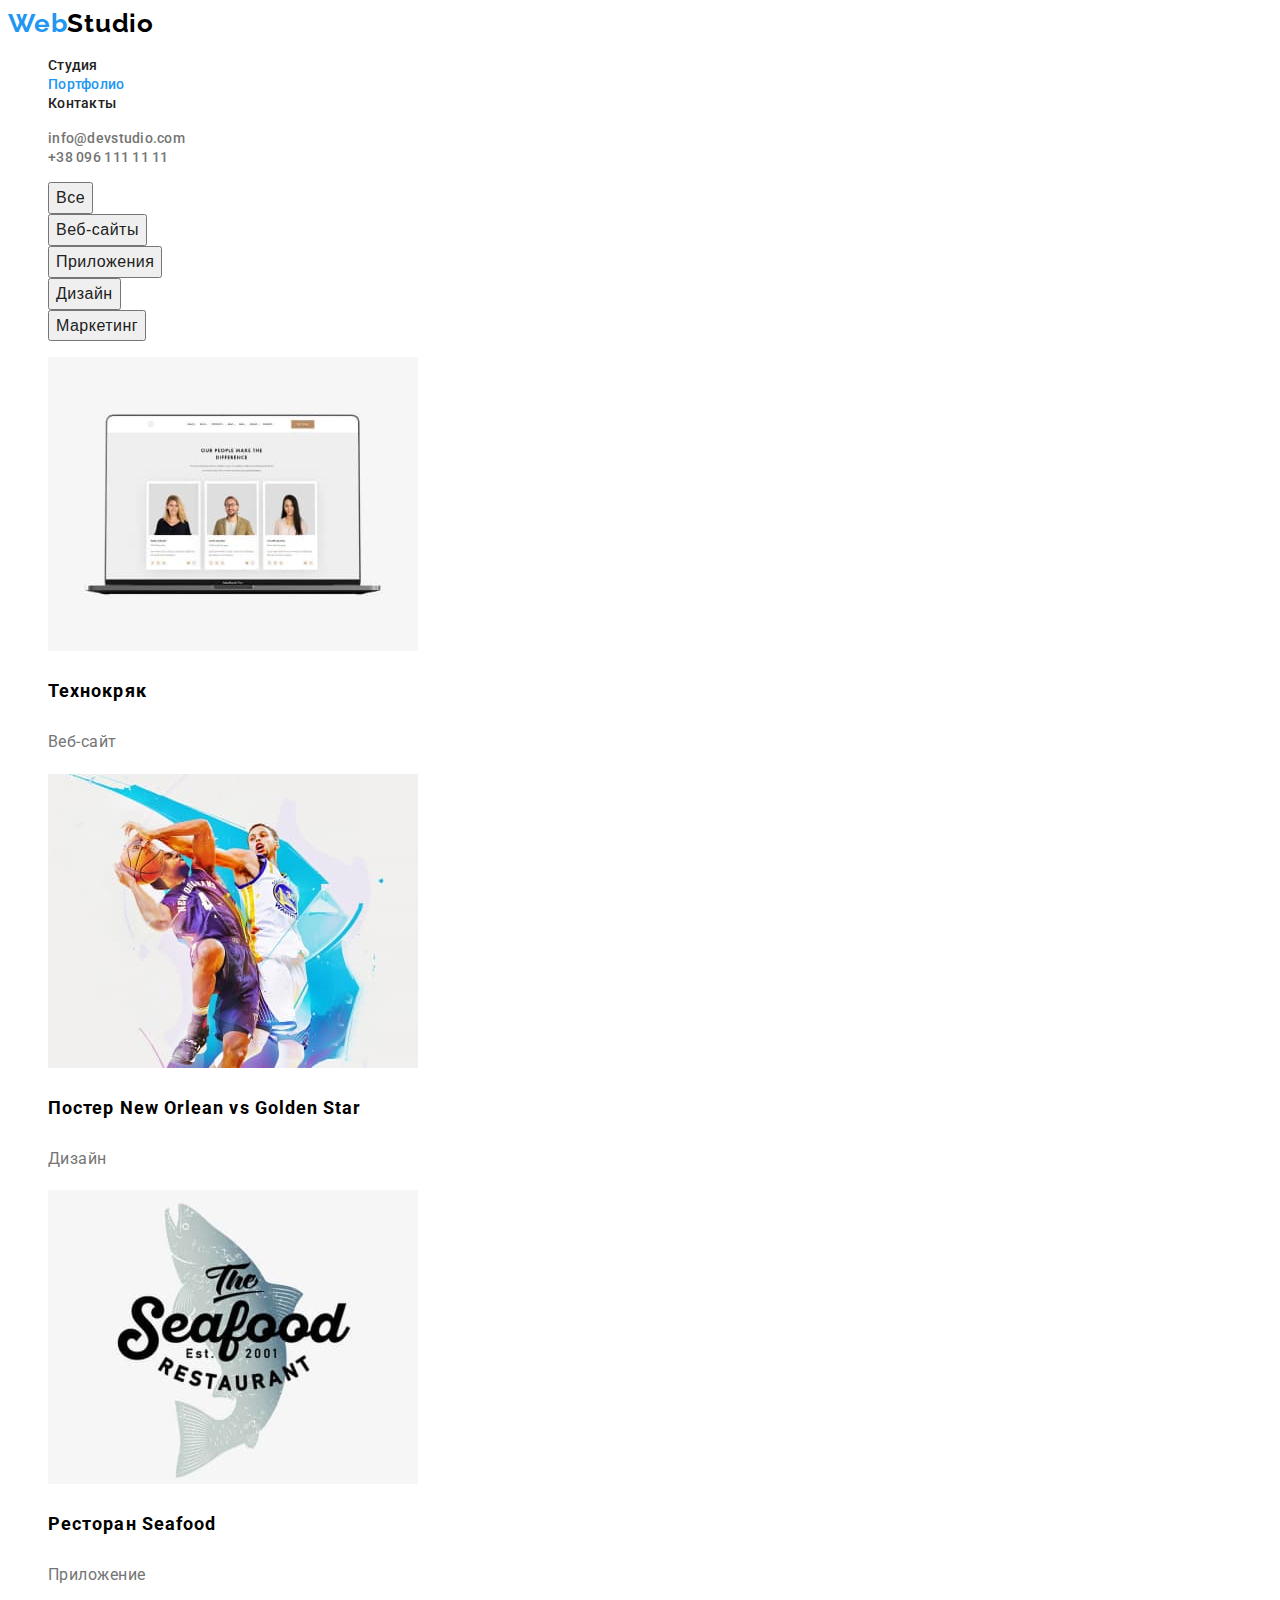
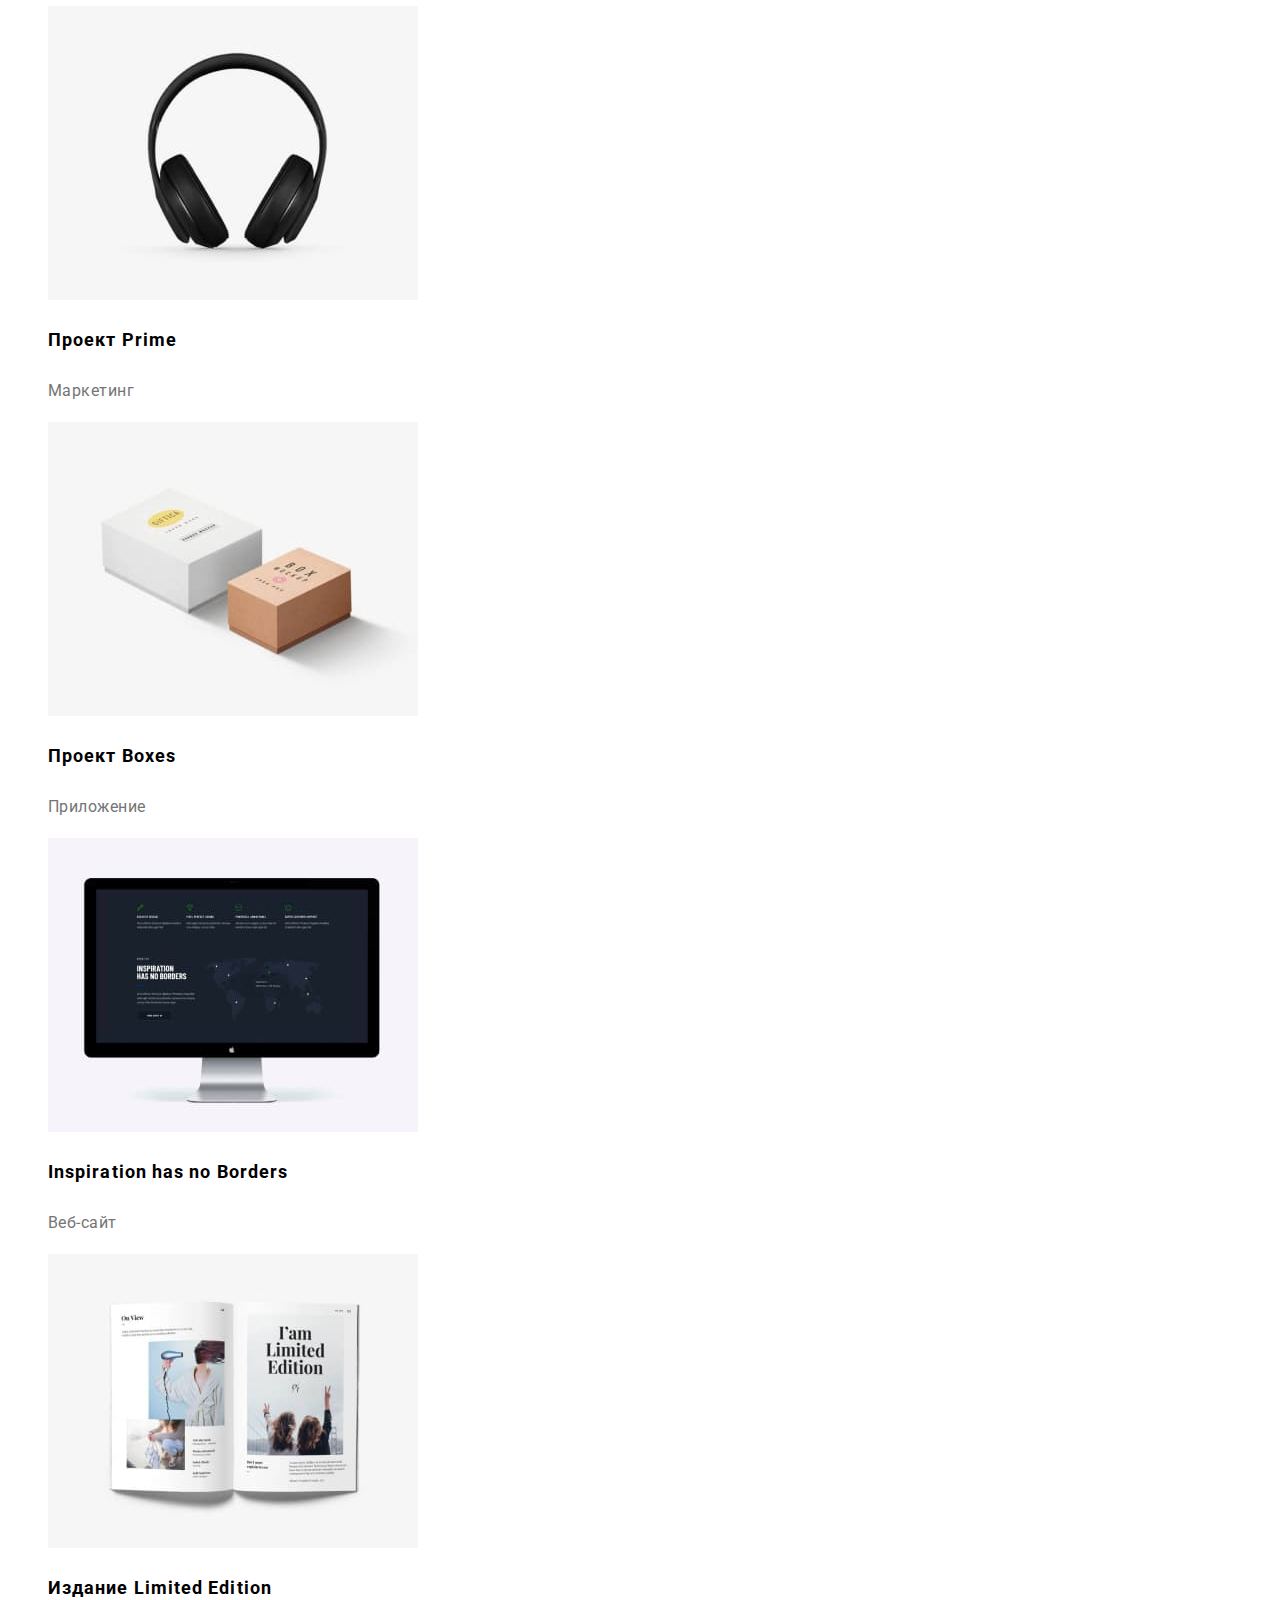
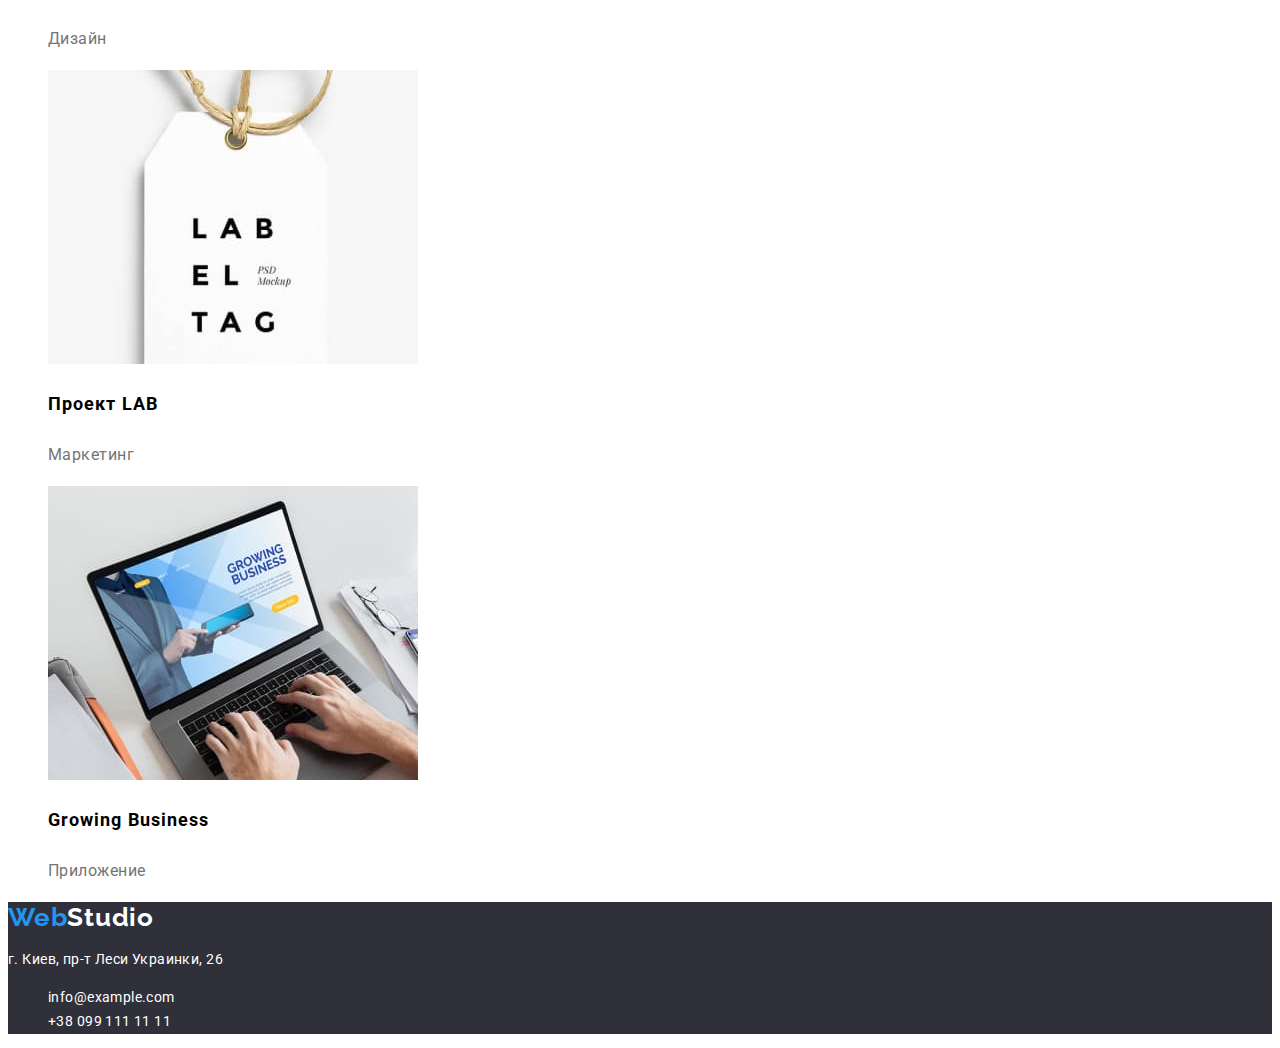
==== portfolio.html @ 84d486ff "start" ====
<!DOCTYPE html>
<html lang="ru">
  <head>
    <meta charset="UTF-8" />
    <meta http-equiv="X-UA-Compatible" content="IE=edge" />
    <meta name="viewport" content="width=device-width, initial-scale=1.0" />
    <title>Document</title>
    <link
      href="https://fonts.googleapis.com/css2?family=Montserrat:wght@400;700&family=Raleway:wght@700&family=Roboto+Serif:wght@100&family=Roboto:wght@400;500;700;900&display=swap"
      rel="stylesheet"
    />
    <link rel="stylesheet" href="./css/style.css" />
  </head>
  <body>
    <header class="header">
      <a class="header-logo" href="./index.html"><span class="accent-colour">Web</span>Studio</a>
      <nav>
        <ul class="nav">
          <li><a class="nav-link" href="./index.html">Студия</a></li>
          <li><a class="current" href="./portfolio.html">Портфолио</a></li>
          <li><a class="nav-link" href="./index.html">Контакты</a></li>
        </ul>
      </nav>
      <address>
        <ul>
          <li><a class="contact" href="mailto:info@devstudio.com">info@devstudio.com</a></li>
          <li><a class="contact" href="tel:+380961111111">+38 096 111 11 11</a></li>
        </ul>
      </address>
    </header>
    <main>
      <ul class="portfolio-nav">
        <li><button class="portfolio-nav-btn" type="button" name="Все">Все</button></li>
        <li>
          <button class="portfolio-nav-btn" type="button" name="Веб-сайты">Веб-сайты</button>
        </li>
        <li>
          <button class="portfolio-nav-btn" type="button" name="Приложения">Приложения</button>
        </li>
        <li><button class="portfolio-nav-btn" type="button" name="Дизайн">Дизайн</button></li>
        <li>
          <button class="portfolio-nav-btn" type="button" name="Маркетинг">Маркетинг</button>
        </li>
      </ul>
      <ul class="hero-img">
        <li>
          <img src="images/tehno.jpg" alt="staff" width="370" />
          <h3 class="about-portfolio">Технокряк</h3>
          <p class="about-portfolio-text">Веб-сайт</p>
        </li>
        <li>
          <img src="images/star.jpg" alt="basketball" width="370" />
          <h3 class="about-portfolio">Постер New Orlean vs Golden Star</h3>
          <p class="about-portfolio-text">Дизайн</p>
        </li>

        <li>
          <img src="images/sea.jpg" alt="restaurant" width="370" />
          <h3 class="about-portfolio">Ресторан Seafood</h3>
          <p class="about-portfolio-text">Приложение</p>
        </li>
        <li>
          <img src="images/prime.jpg" alt="headphones" width="370" />
          <h3 class="about-portfolio">Проект Prime</h3>
          <p class="about-portfolio-text">Маркетинг</p>
        </li>
        <li>
          <img src="images/boxes.jpg" alt="boxes" width="370" />
          <h3 class="about-portfolio">Проект Boxes</h3>
          <p class="about-portfolio-text">Приложение</p>
        </li>

        <li>
          <img src="images/borders.jpg" alt="monitor" width="370" />
          <h3 class="about-portfolio">Inspiration has no Borders</h3>
          <p class="about-portfolio-text">Веб-сайт</p>
        </li>
        <li>
          <img src="images/edition.jpg" alt="magazine" width="370" />
          <h3 class="about-portfolio">Издание Limited Edition</h3>
          <p class="about-portfolio-text">Дизайн</p>
        </li>
        <li>
          <img src="images/lab.jpg" alt="label" width="370" />
          <h3 class="about-portfolio">Проект LAB</h3>
          <p class="about-portfolio-text">Маркетинг</p>
        </li>

        <li>
          <img src="images/growing.jpg" alt="laptop" width="370" />
          <h3 class="about-portfolio">Growing Business</h3>
          <p class="about-portfolio-text">Приложение</p>
        </li>
      </ul>
    </main>
    <footer class="footer-contact">
      <a class="footer-logo" href="./index.html"><span class="accent-colour">Web</span>Studio</a>

      <address>
        <p class="footer-contact">г. Киев, пр-т Леси Украинки, 26</p>
        <ul>
          <li><a class="footer-contact" href="mailto:info@example.com">info@example.com</a></li>

          <li><a class="footer-contact" href="tel:+380991111111">+38 099 111 11 11</a></li>
        </ul>
      </address>
    </footer>
  </body>
</html>
---- css/style.css ----
:root {
  --whiteColour: #ffffff;
  --basic-colour: #000000;
  --secondary-colour: #212121;
  --tertiary-colour: #757575;
  --accentColour: #2196f3;
  --background-element: #f5f4fa;
}
/*--------------BODY--------------*/
body {
  background-color: var(--whiteColour);
  color: var(--basic-colour);
  font-family: 'Roboto', sans-serif;
}
.accent-colour {
  color: var(--accentColour);
}

li {
  list-style: none;
}
a {
  text-decoration: none;
}

/*----------HEADER-------*/
.header-logo {
  font-family: 'Raleway';
  font-weight: 700;
  font-size: 26px;
  line-height: 1.19;

  letter-spacing: 0.03em;
  color: var(--basic-colour);
}
.current {
  font-weight: 500;
  font-size: 14px;
  line-height: 1.14;
  letter-spacing: 0.02em;
  color: var(--accentColour);
}

.nav-link {
  font-weight: 500;
  font-size: 14px;
  line-height: 1.14;
  letter-spacing: 0.02em;

  color: var(--secondary-colour);
}
.nav-link:hover,
.nav-link:focus {
  color: var(--accentColour);
}
.contact {
  font-weight: 500;
  font-size: 14px;
  line-height: 1.14;
  letter-spacing: 0.02em;
  font-style: normal;

  color: var(--tertiary-colour);
}
.contact:hover,
.contact:focus {
  color: var(--accentColour);
}
/*-------------MAIN------------*/
.hero {
  background: #2f303a;
}
.hero-title {
  font-weight: 900;
  font-size: 44px;
  line-height: 1.36;

  text-align: center;
  letter-spacing: 0.06em;
  text-transform: uppercase;

  color: #ffffff;
}
.btn {
  font-weight: 700;
  font-size: 16px;
  line-height: 1.88;

  text-align: center;
  letter-spacing: 0.06em;

  color: var(--secondary-colour);
  background-color: var(--background-element);
  cursor: pointer;
}
.portfolio-nav-btn {
  font-style: normal;
  font-weight: 500;
  font-size: 16px;
  line-height: 1.62;

  text-align: center;
  letter-spacing: 0.03em;

  color: var(--secondary-colour);
  cursor: pointer;
}
.portfolio-nav-btn:hover,
.portfolio-nav-btn:focus {
  background-color: var(--accentColour);
  color: var(--whiteColour);
}
.btn:hover,
.btn:focus {
  background-color: var(--accentColour);
  color: var(--whiteColour);
}
.about-portfolio-text {
  font-size: 16px;
  line-height: 1.88;

  letter-spacing: 0.03em;

  color: var(--tertiary-colour);
}
.about-portfolio {
  font-size: 18px;
  line-height: 2;

  letter-spacing: 0.06em;
}
.about-main {
  font-size: 14px;
  line-height: 1.14;
  text-transform: uppercase;

  letter-spacing: 0.03em;
  color: var(--secondary-colour);
}
.about-text {
  font-size: 14px;
  line-height: 1.71;
  letter-spacing: 0.03em;
  color: var(--tertiary-colour);
}
.visual {
  font-weight: 700;
  font-size: 36px;
  line-height: 1.17;
  letter-spacing: 0.03em;
  color: var(--secondary-colour);
}
.employees {
  background: #e5e5e5;
}
.employees-name {
  font-weight: 500;
  font-size: 16px;
  line-height: 1.19;
  letter-spacing: 0.03em;
  color: var(--secondary-colour);
}
.employees-position {
  font-weight: 400;
  font-size: 16px;
  line-height: 1.19;
  letter-spacing: 0.03em;
  color: var(--tertiary-colour);
}
/*-------------FOOTER--------------*/
.footer-logo {
  font-family: 'Raleway';
  font-style: normal;
  font-weight: 700;
  font-size: 26px;
  line-height: 31px;

  letter-spacing: 0.03em;

  color: var(--whiteColour);
}
.footer-contact {
  font-style: normal;
  font-weight: 400;
  font-size: 14px;
  line-height: 1.71;

  letter-spacing: 0.03em;

  color: #ffffff;
  background: #2f303a;
}
.footer-contact:hover,
.footer-contact:focus {
  color: var(--accentColour);
}

/*-------------portfolio----------*/
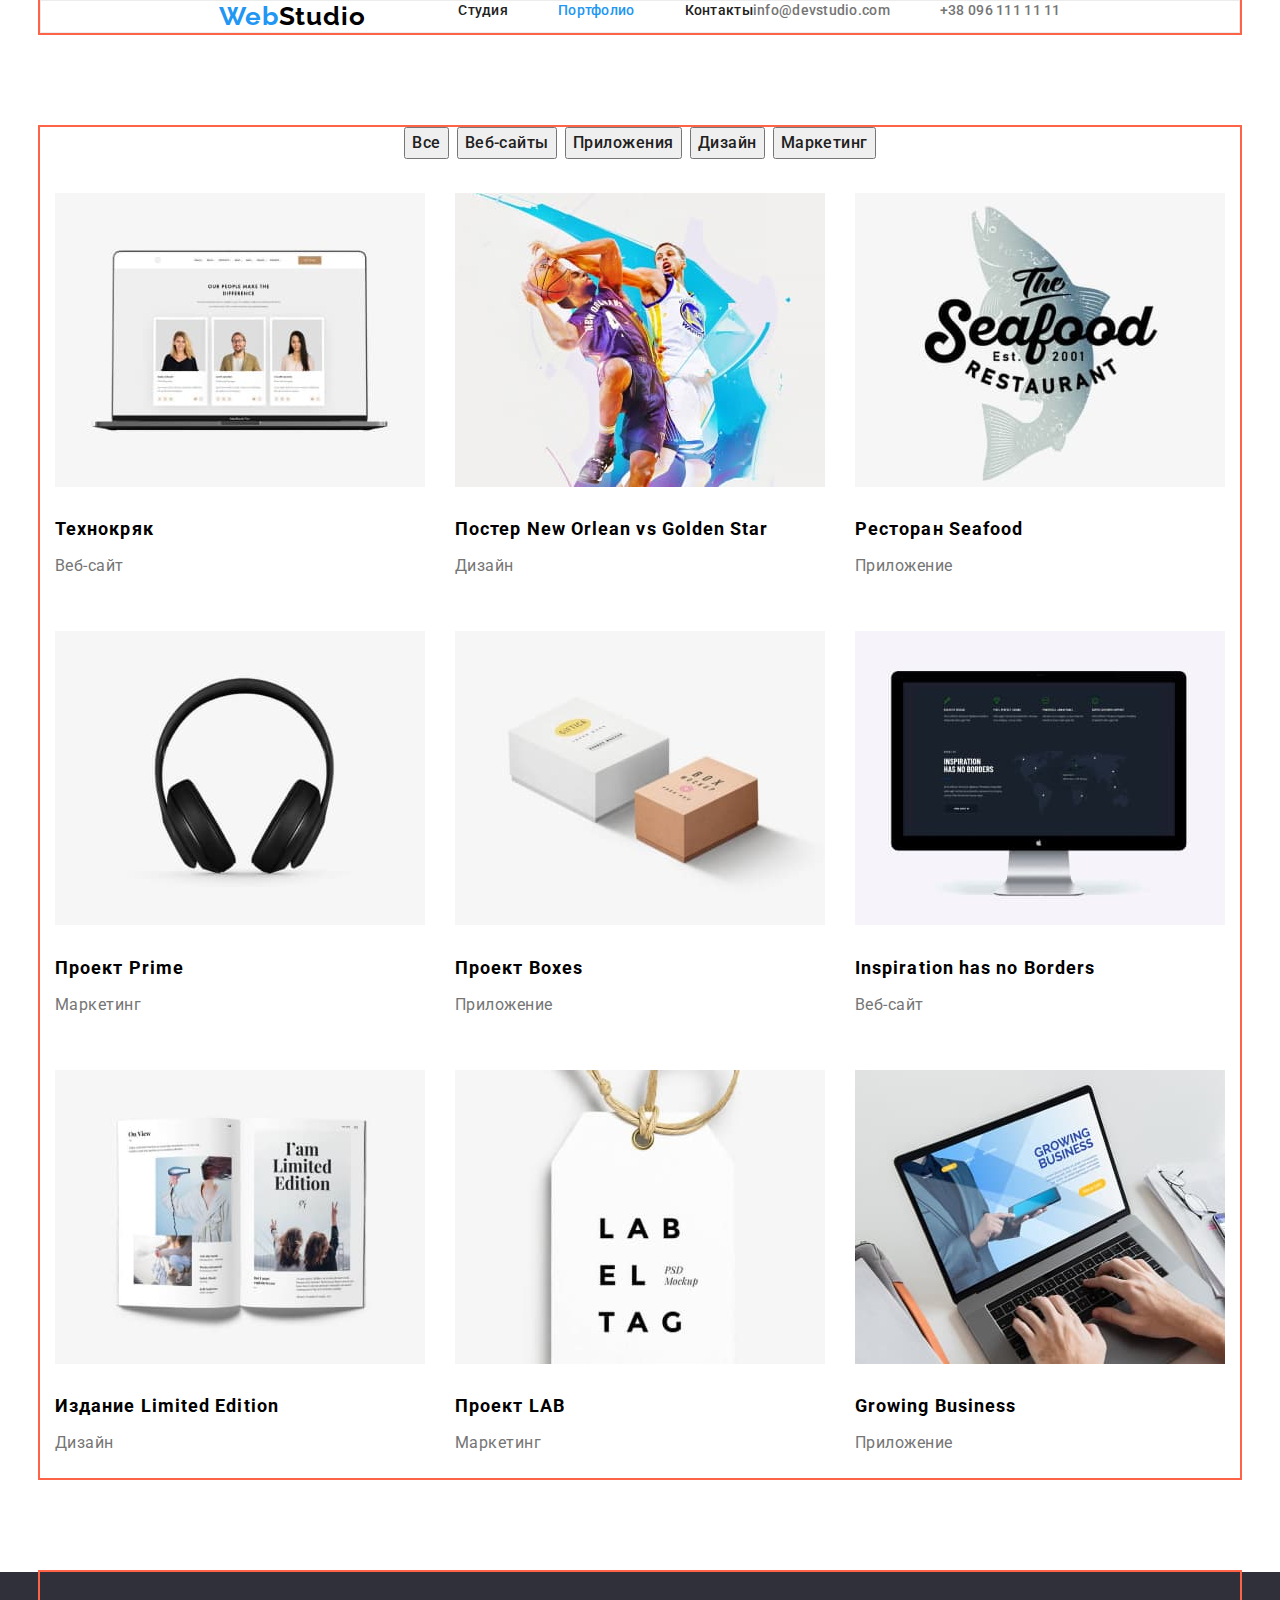
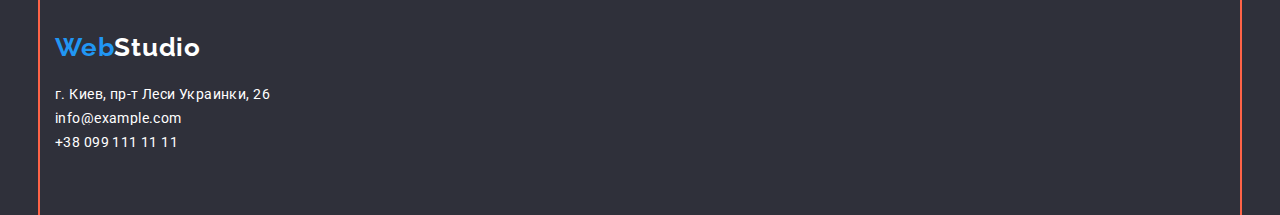
==== commit 9a707f04: "go" ====
--- a/portfolio.html
+++ b/portfolio.html
@@ -9,101 +9,149 @@
       href="https://fonts.googleapis.com/css2?family=Montserrat:wght@400;700&family=Raleway:wght@700&family=Roboto+Serif:wght@100&family=Roboto:wght@400;500;700;900&display=swap"
       rel="stylesheet"
     />
+    <link
+      rel="stylesheet"
+      href="https://cdnjs.cloudflare.com/ajax/libs/modern-normalize/1.1.0/modern-normalize.min.css"
+    />
     <link rel="stylesheet" href="./css/style.css" />
   </head>
   <body>
     <header class="header">
-      <a class="header-logo" href="./index.html"><span class="accent-colour">Web</span>Studio</a>
-      <nav>
-        <ul class="nav">
-          <li><a class="nav-link" href="./index.html">Студия</a></li>
-          <li><a class="current" href="./portfolio.html">Портфолио</a></li>
-          <li><a class="nav-link" href="./index.html">Контакты</a></li>
-        </ul>
-      </nav>
-      <address>
-        <ul>
-          <li><a class="contact" href="mailto:info@devstudio.com">info@devstudio.com</a></li>
-          <li><a class="contact" href="tel:+380961111111">+38 096 111 11 11</a></li>
-        </ul>
-      </address>
+      <div class="container head">
+        <a class="header-logo" href="./index.html"
+          ><span class="accent-colour">Web</span>Studio</a
+        >
+        <nav>
+          <ul class="list-item">
+            <li class="itemH">
+              <a class="nav-link" href="./index.html">Студия</a>
+            </li>
+            <li class="itemH">
+              <a class="current" href="./portfolio.html">Портфолио</a>
+            </li>
+            <li class="itemH">
+              <a class="nav-link" href="./index.html">Контакты</a>
+            </li>
+          </ul>
+        </nav>
+        <address>
+          <ul class="address-head">
+            <li class="address-list right">
+              <a class="contact" href="mailto:info@devstudio.com"
+                >info@devstudio.com</a
+              >
+            </li>
+            <li class="address-list">
+              <a class="contact" href="tel:+380961111111">+38 096 111 11 11</a>
+            </li>
+          </ul>
+        </address>
+      </div>
     </header>
     <main>
-      <ul class="portfolio-nav">
-        <li><button class="portfolio-nav-btn" type="button" name="Все">Все</button></li>
-        <li>
-          <button class="portfolio-nav-btn" type="button" name="Веб-сайты">Веб-сайты</button>
-        </li>
-        <li>
-          <button class="portfolio-nav-btn" type="button" name="Приложения">Приложения</button>
-        </li>
-        <li><button class="portfolio-nav-btn" type="button" name="Дизайн">Дизайн</button></li>
-        <li>
-          <button class="portfolio-nav-btn" type="button" name="Маркетинг">Маркетинг</button>
-        </li>
-      </ul>
-      <ul class="hero-img">
-        <li>
-          <img src="images/tehno.jpg" alt="staff" width="370" />
-          <h3 class="about-portfolio">Технокряк</h3>
-          <p class="about-portfolio-text">Веб-сайт</p>
-        </li>
-        <li>
-          <img src="images/star.jpg" alt="basketball" width="370" />
-          <h3 class="about-portfolio">Постер New Orlean vs Golden Star</h3>
-          <p class="about-portfolio-text">Дизайн</p>
-        </li>
+      <div class="container portfolio">
+        <ul class="portfolio-nav">
+          <li class="port-nav">
+            <button class="portfolio-nav-btn" type="button" name="Все">
+              Все
+            </button>
+          </li>
+          <li class="port-nav">
+            <button class="portfolio-nav-btn" type="button" name="Веб-сайты">
+              Веб-сайты
+            </button>
+          </li>
+          <li class="port-nav">
+            <button class="portfolio-nav-btn" type="button" name="Приложения">
+              Приложения
+            </button>
+          </li>
+          <li class="port-nav">
+            <button class="portfolio-nav-btn" type="button" name="Дизайн">
+              Дизайн
+            </button>
+          </li>
+          <li>
+            <button class="portfolio-nav-btn" type="button" name="Маркетинг">
+              Маркетинг
+            </button>
+          </li>
+        </ul>
+        <ul class="hero-img">
+          <li class="itemIMG">
+            <img src="images/tehno.jpg" alt="staff" width="370" />
+            <h3 class="about-portfolio">Технокряк</h3>
+            <p class="about-portfolio-text">Веб-сайт</p>
+          </li>
+          <li class="itemIMG">
+            <img src="images/star.jpg" alt="basketball" width="370" />
+            <h3 class="about-portfolio">Постер New Orlean vs Golden Star</h3>
+            <p class="about-portfolio-text">Дизайн</p>
+          </li>
 
-        <li>
-          <img src="images/sea.jpg" alt="restaurant" width="370" />
-          <h3 class="about-portfolio">Ресторан Seafood</h3>
-          <p class="about-portfolio-text">Приложение</p>
-        </li>
-        <li>
-          <img src="images/prime.jpg" alt="headphones" width="370" />
-          <h3 class="about-portfolio">Проект Prime</h3>
-          <p class="about-portfolio-text">Маркетинг</p>
-        </li>
-        <li>
-          <img src="images/boxes.jpg" alt="boxes" width="370" />
-          <h3 class="about-portfolio">Проект Boxes</h3>
-          <p class="about-portfolio-text">Приложение</p>
-        </li>
+          <li class="itemIMG">
+            <img src="images/sea.jpg" alt="restaurant" width="370" />
+            <h3 class="about-portfolio">Ресторан Seafood</h3>
+            <p class="about-portfolio-text">Приложение</p>
+          </li>
+          <li class="itemIMG">
+            <img src="images/prime.jpg" alt="headphones" width="370" />
+            <h3 class="about-portfolio">Проект Prime</h3>
+            <p class="about-portfolio-text">Маркетинг</p>
+          </li>
+          <li class="itemIMG">
+            <img src="images/boxes.jpg" alt="boxes" width="370" />
+            <h3 class="about-portfolio">Проект Boxes</h3>
+            <p class="about-portfolio-text">Приложение</p>
+          </li>
 
-        <li>
-          <img src="images/borders.jpg" alt="monitor" width="370" />
-          <h3 class="about-portfolio">Inspiration has no Borders</h3>
-          <p class="about-portfolio-text">Веб-сайт</p>
-        </li>
-        <li>
-          <img src="images/edition.jpg" alt="magazine" width="370" />
-          <h3 class="about-portfolio">Издание Limited Edition</h3>
-          <p class="about-portfolio-text">Дизайн</p>
-        </li>
-        <li>
-          <img src="images/lab.jpg" alt="label" width="370" />
-          <h3 class="about-portfolio">Проект LAB</h3>
-          <p class="about-portfolio-text">Маркетинг</p>
-        </li>
+          <li class="itemIMG">
+            <img src="images/borders.jpg" alt="monitor" width="370" />
+            <h3 class="about-portfolio">Inspiration has no Borders</h3>
+            <p class="about-portfolio-text">Веб-сайт</p>
+          </li>
+          <li class="itemIMG">
+            <img src="images/edition.jpg" alt="magazine" width="370" />
+            <h3 class="about-portfolio">Издание Limited Edition</h3>
+            <p class="about-portfolio-text">Дизайн</p>
+          </li>
+          <li class="itemIMG">
+            <img src="images/lab.jpg" alt="label" width="370" />
+            <h3 class="about-portfolio">Проект LAB</h3>
+            <p class="about-portfolio-text">Маркетинг</p>
+          </li>
 
-        <li>
-          <img src="images/growing.jpg" alt="laptop" width="370" />
-          <h3 class="about-portfolio">Growing Business</h3>
-          <p class="about-portfolio-text">Приложение</p>
-        </li>
-      </ul>
+          <li class="itemIMG">
+            <img src="images/growing.jpg" alt="laptop" width="370" />
+            <h3 class="about-portfolio">Growing Business</h3>
+            <p class="about-portfolio-text">Приложение</p>
+          </li>
+        </ul>
+      </div>
     </main>
     <footer class="footer-contact">
-      <a class="footer-logo" href="./index.html"><span class="accent-colour">Web</span>Studio</a>
+      <div class="container">
+        <a class="footer-logo" href="./index.html"
+          ><span class="accent-colour">Web</span>Studio</a
+        >
 
-      <address>
-        <p class="footer-contact">г. Киев, пр-т Леси Украинки, 26</p>
-        <ul>
-          <li><a class="footer-contact" href="mailto:info@example.com">info@example.com</a></li>
+        <address>
+          <p class="footer-contact">г. Киев, пр-т Леси Украинки, 26</p>
+          <ul class="address-footer">
+            <li>
+              <a class="footer-contact" href="mailto:info@example.com"
+                >info@example.com</a
+              >
+            </li>
 
-          <li><a class="footer-contact" href="tel:+380991111111">+38 099 111 11 11</a></li>
-        </ul>
-      </address>
+            <li>
+              <a class="footer-contact" href="tel:+380991111111"
+                >+38 099 111 11 11</a
+              >
+            </li>
+          </ul>
+        </address>
+      </div>
     </footer>
   </body>
 </html>
--- a/css/style.css
+++ b/css/style.css
@@ -6,26 +6,61 @@
   --accentColour: #2196f3;
   --background-element: #f5f4fa;
 }
+
 /*--------------BODY--------------*/
+h1,
+h2,
+h3,
+h4,
+p {
+  margin: 0 0 0 0;
+}
 body {
   background-color: var(--whiteColour);
   color: var(--basic-colour);
-  font-family: 'Roboto', sans-serif;
+  font-family: "Roboto", sans-serif;
+}
+.container {
+  width: 1200px;
+  margin: 0 auto;
+  padding: 0 15px;
+  outline: 2px solid tomato;
 }
 .accent-colour {
   color: var(--accentColour);
 }
-
 li {
+  margin: 0;
+  padding: 0;
   list-style: none;
 }
+
+ul {
+  margin: 0;
+  padding-left: 0px;
+  list-style: none;
+}
+
 a {
   text-decoration: none;
 }
 
 /*----------HEADER-------*/
+.container.head {
+  display: flex;
+  justify-content: center;
+  align-content: center;
+}
+.head {
+  display: flex;
+  text-align: center;
+  border: 1px solid #ececec;
+}
 .header-logo {
-  font-family: 'Raleway';
+  display: flex;
+  /*width: 145px;*/
+  margin-right: 93px;
+  font-family: "Raleway";
   font-weight: 700;
   font-size: 26px;
   line-height: 1.19;
@@ -33,6 +68,16 @@
   letter-spacing: 0.03em;
   color: var(--basic-colour);
 }
+.address-head {
+  display: flex;
+}
+.address-list:first-child {
+  margin-right: 50px;
+}
+.address-list:not(:last-child) {
+  margin-right: 50px;
+}
+
 .current {
   font-weight: 500;
   font-size: 14px;
@@ -54,6 +99,7 @@
   color: var(--accentColour);
 }
 .contact {
+  padding: 0px;
   font-weight: 500;
   font-size: 14px;
   line-height: 1.14;
@@ -69,8 +115,15 @@
 /*-------------MAIN------------*/
 .hero {
   background: #2f303a;
+  text-align: center;
 }
 .hero-title {
+  margin: 0 auto 30;
+
+  width: 696px;
+  height: 120px;
+  padding: 0;
+  margin: 0 auto;
   font-weight: 900;
   font-size: 44px;
   line-height: 1.36;
@@ -81,7 +134,32 @@
 
   color: #ffffff;
 }
+.ourbusiness {
+  padding-top: 94px;
+  padding-bottom: 94px;
+}
+
+.about-section {
+  display: flex;
+}
+
+.about {
+  padding-top: 94px;
+  padding-bottom: 94px;
+}
+.about p {
+  padding-top: 10px;
+}
+.cont:not(:last-child) {
+  margin-right: 30px;
+}
+.cont {
+  display: inline-block;
+  outline: 2px tomato;
+}
 .btn {
+  display: inline-block;
+  min-width: 200;
   font-weight: 700;
   font-size: 16px;
   line-height: 1.88;
@@ -92,6 +170,168 @@
   color: var(--secondary-colour);
   background-color: var(--background-element);
   cursor: pointer;
+  text-align: center;
+  padding: 10px 32px;
+  border-radius: 4px;
+  border: 0;
+  margin-top: 30px;
+}
+
+.btn:hover,
+.btn:focus {
+  background-color: var(--accentColour);
+  color: var(--whiteColour);
+}
+.about-portfolio-text {
+  font-size: 16px;
+  line-height: 1.88;
+
+  letter-spacing: 0.03em;
+
+  color: var(--tertiary-colour);
+}
+.about-portfolio {
+  font-size: 18px;
+  line-height: 2;
+
+  letter-spacing: 0.06em;
+}
+.about-main {
+  font-size: 14px;
+  line-height: 1.14;
+  text-transform: uppercase;
+
+  letter-spacing: 0.03em;
+  color: var(--secondary-colour);
+}
+.about-text {
+  font-size: 14px;
+  line-height: 1.71;
+  letter-spacing: 0.03em;
+  color: var(--tertiary-colour);
+}
+.itemIMG:not(:nth-last-child(-n + 3)) {
+  padding-bottom: 30px;
+}
+.itemIMG:not(:nth-child(3n)) {
+  margin-right: 30px;
+}
+.itemH:not(:last-child) {
+  margin-right: 50px;
+}
+.list-item {
+  display: flex;
+}
+.item:not(:last-child) {
+  margin-right: 30px;
+}
+
+.ourbusiness ul {
+  margin-top: 50px;
+}
+.employees ul {
+  margin-top: 50px;
+}
+.visual {
+  display: flex;
+  justify-content: center;
+  font-weight: 700;
+  font-size: 36px;
+  line-height: 1.17;
+  letter-spacing: 0.03em;
+  color: var(--secondary-colour);
+}
+.employees .container {
+  padding-top: 94px;
+  padding-bottom: 94px;
+}
+.employees {
+  background: #e5e5e5;
+}
+.employees-name {
+  margin-top: 30px;
+  font-weight: 500;
+  font-size: 16px;
+  line-height: 1.19;
+  letter-spacing: 0.03em;
+  color: var(--secondary-colour);
+}
+.employees-position {
+  font-weight: 400;
+  font-size: 16px;
+  line-height: 1.19;
+  letter-spacing: 0.03em;
+  color: var(--tertiary-colour);
+  margin-top: 10px;
+}
+/*-------------FOOTER--------------*/
+
+.footer-logo {
+  display: inline-block;
+  font-family: "Raleway";
+  font-style: normal;
+  font-weight: 700;
+  font-size: 26px;
+  line-height: 31px;
+
+  letter-spacing: 0.03em;
+
+  color: var(--whiteColour);
+  padding-bottom: 20px;
+}
+
+.footer-contact .container {
+  padding-top: 60px;
+  padding-bottom: 60px;
+}
+.footer-contact {
+  font-style: normal;
+  font-weight: 400;
+  font-size: 14px;
+  line-height: 1.71;
+
+  letter-spacing: 0.03em;
+
+  color: #ffffff;
+  background: #2f303a;
+}
+
+address a {
+  padding-top: 9px;
+}
+.footer-contact:hover,
+.footer-contact:focus {
+  color: var(--accentColour);
+}
+
+/*-------------portfolio----------*/
+.hero-img {
+  display: flex;
+  flex-wrap: wrap;
+}
+.hero-img img {
+  display: inline-block;
+  margin-bottom: 20px;
+}
+.hero-img h3 {
+  margin-bottom: 4px;
+}
+.hero-img p {
+  margin-bottom: 20px;
+}
+.portfolio {
+  margin-top: 94px;
+  margin-bottom: 94px;
+}
+.port-nav:not(:last-child) {
+  margin-right: 8px;
+}
+.portfolio-nav {
+  display: flex;
+  justify-content: center;
+}
+.container.portfolio ul {
+  margin-bottom: 34px;
 }
 .portfolio-nav-btn {
   font-style: normal;
@@ -110,89 +350,3 @@
   background-color: var(--accentColour);
   color: var(--whiteColour);
 }
-.btn:hover,
-.btn:focus {
-  background-color: var(--accentColour);
-  color: var(--whiteColour);
-}
-.about-portfolio-text {
-  font-size: 16px;
-  line-height: 1.88;
-
-  letter-spacing: 0.03em;
-
-  color: var(--tertiary-colour);
-}
-.about-portfolio {
-  font-size: 18px;
-  line-height: 2;
-
-  letter-spacing: 0.06em;
-}
-.about-main {
-  font-size: 14px;
-  line-height: 1.14;
-  text-transform: uppercase;
-
-  letter-spacing: 0.03em;
-  color: var(--secondary-colour);
-}
-.about-text {
-  font-size: 14px;
-  line-height: 1.71;
-  letter-spacing: 0.03em;
-  color: var(--tertiary-colour);
-}
-.visual {
-  font-weight: 700;
-  font-size: 36px;
-  line-height: 1.17;
-  letter-spacing: 0.03em;
-  color: var(--secondary-colour);
-}
-.employees {
-  background: #e5e5e5;
-}
-.employees-name {
-  font-weight: 500;
-  font-size: 16px;
-  line-height: 1.19;
-  letter-spacing: 0.03em;
-  color: var(--secondary-colour);
-}
-.employees-position {
-  font-weight: 400;
-  font-size: 16px;
-  line-height: 1.19;
-  letter-spacing: 0.03em;
-  color: var(--tertiary-colour);
-}
-/*-------------FOOTER--------------*/
-.footer-logo {
-  font-family: 'Raleway';
-  font-style: normal;
-  font-weight: 700;
-  font-size: 26px;
-  line-height: 31px;
-
-  letter-spacing: 0.03em;
-
-  color: var(--whiteColour);
-}
-.footer-contact {
-  font-style: normal;
-  font-weight: 400;
-  font-size: 14px;
-  line-height: 1.71;
-
-  letter-spacing: 0.03em;
-
-  color: #ffffff;
-  background: #2f303a;
-}
-.footer-contact:hover,
-.footer-contact:focus {
-  color: var(--accentColour);
-}
-
-/*-------------portfolio----------*/
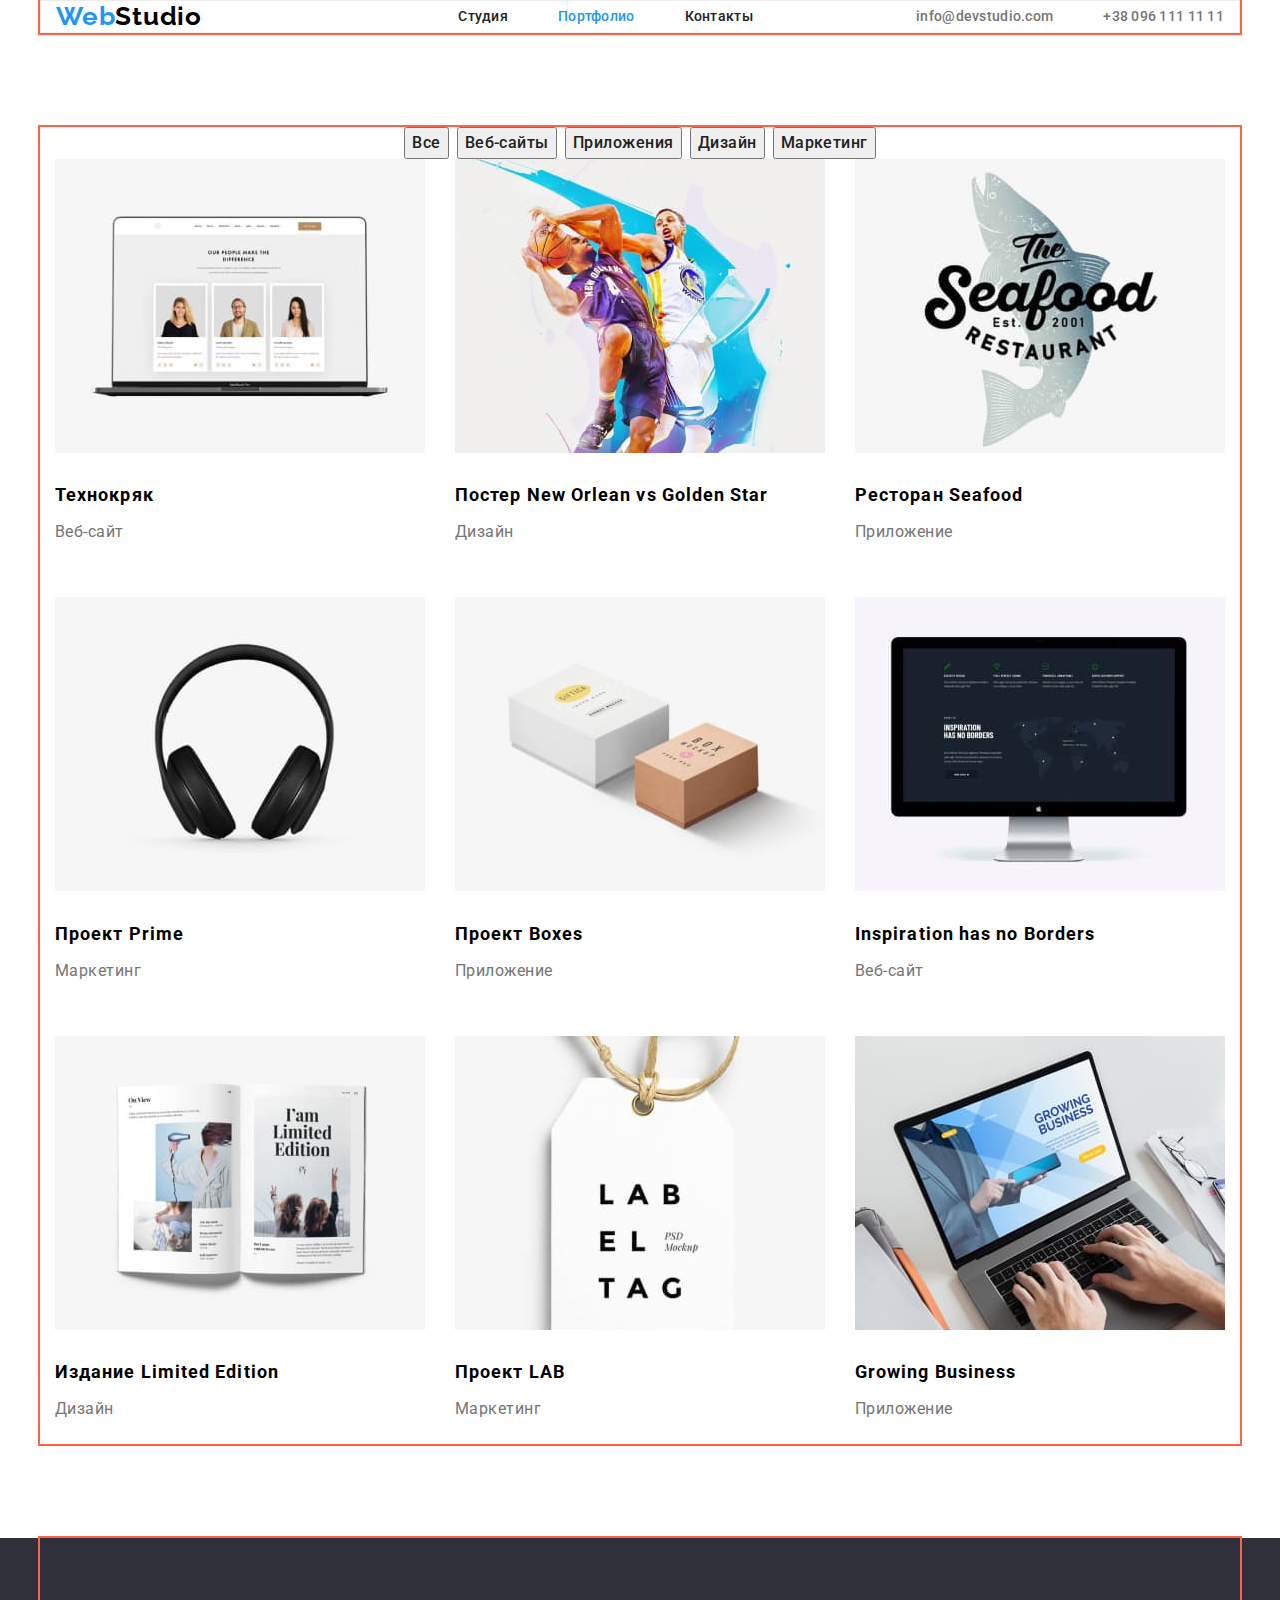
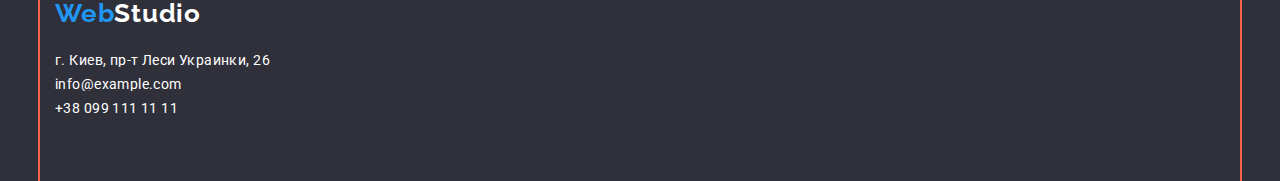
==== commit 7051b4c4: "againe" ====
--- a/portfolio.html
+++ b/portfolio.html
@@ -48,8 +48,8 @@
         </address>
       </div>
     </header>
-    <main>
-      <div class="container portfolio">
+    <main class="portfolio">
+      <div class="container">
         <ul class="portfolio-nav">
           <li class="port-nav">
             <button class="portfolio-nav-btn" type="button" name="Все">
--- a/css/style.css
+++ b/css/style.css
@@ -48,8 +48,8 @@
 /*----------HEADER-------*/
 .container.head {
   display: flex;
-  justify-content: center;
-  align-content: center;
+  justify-content: space-between;
+  align-items: center;
 }
 .head {
   display: flex;
@@ -320,8 +320,8 @@
   margin-bottom: 20px;
 }
 .portfolio {
-  margin-top: 94px;
-  margin-bottom: 94px;
+  padding-top: 94px;
+  padding-bottom: 94px;
 }
 .port-nav:not(:last-child) {
   margin-right: 8px;
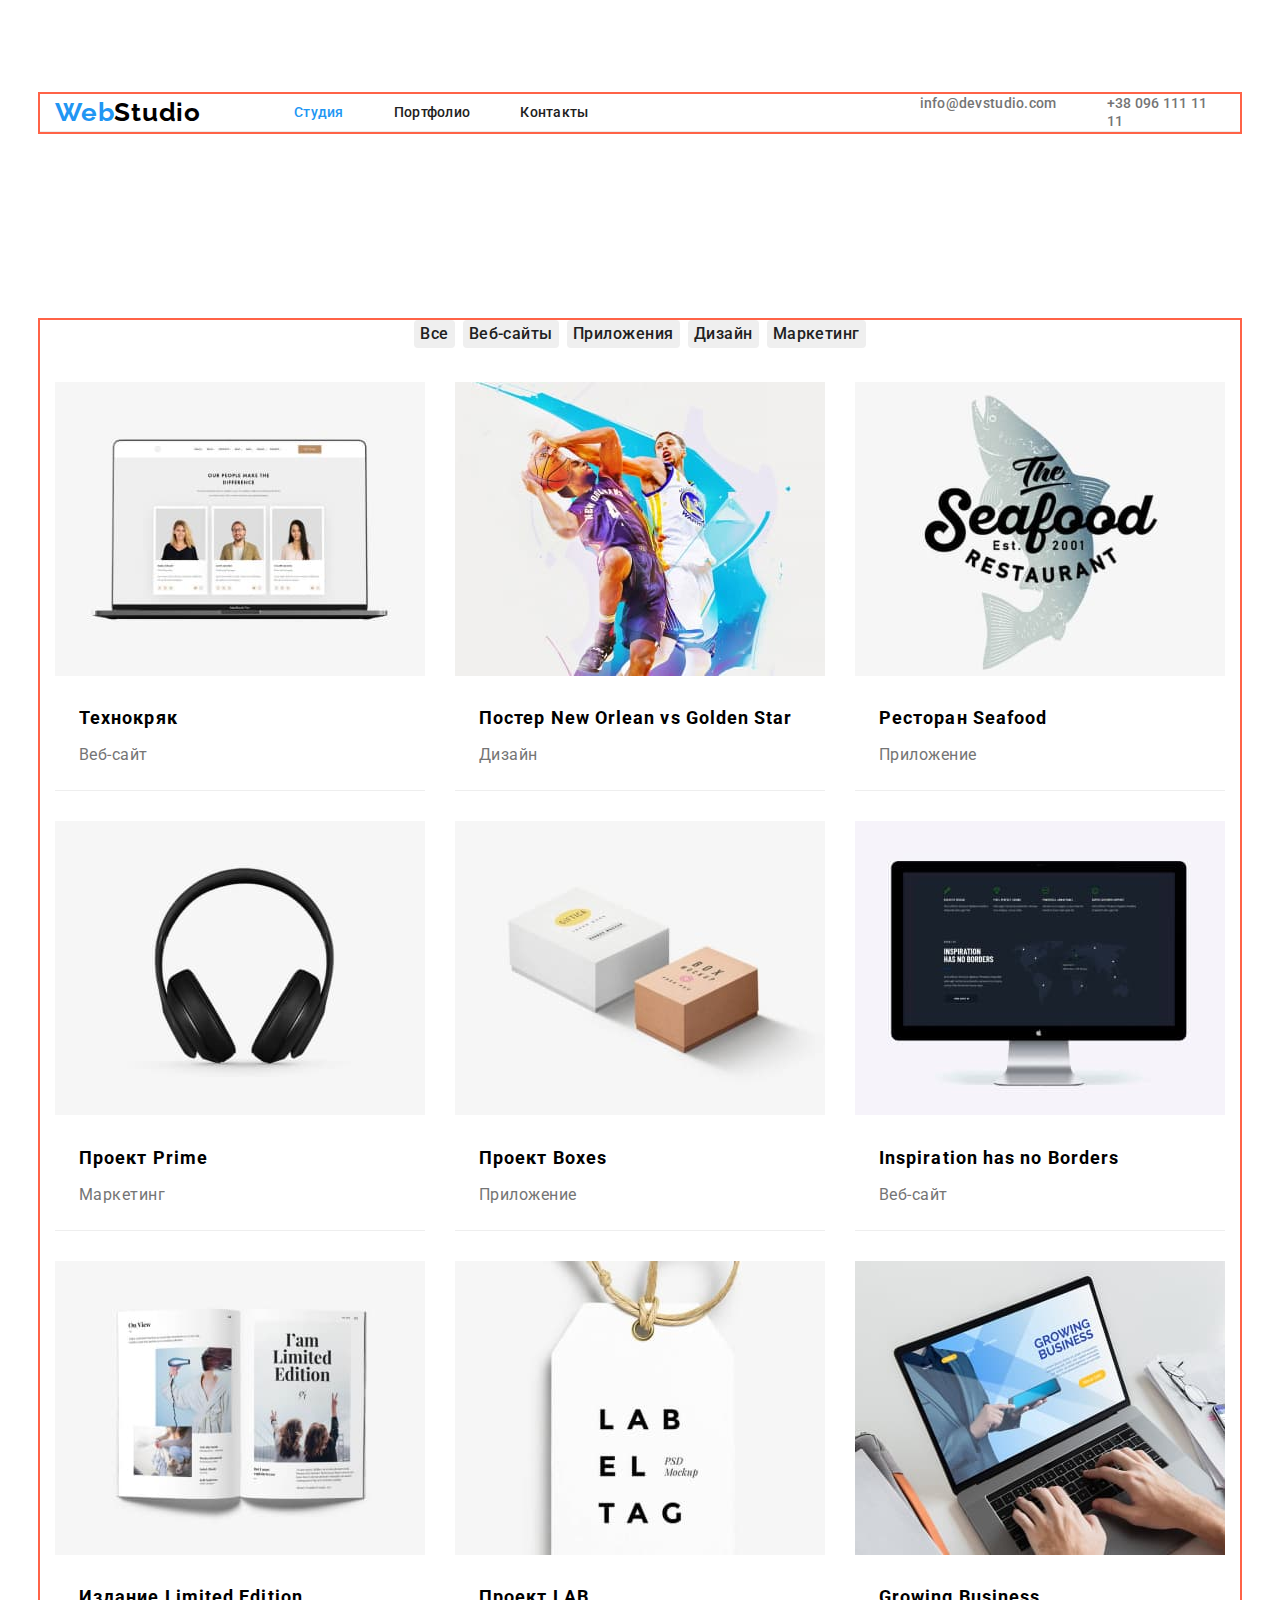
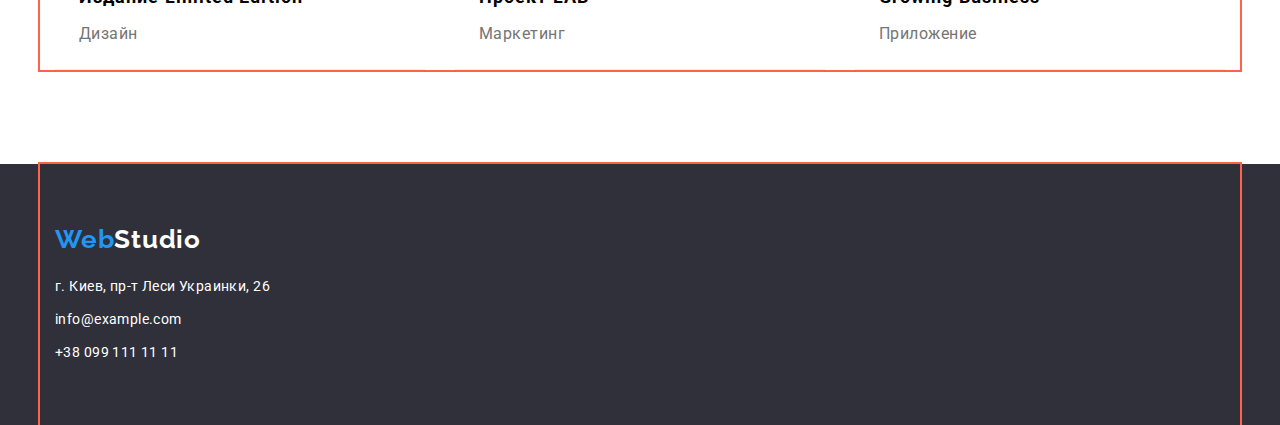
==== commit f8957600: "nineourlater" ====
--- a/portfolio.html
+++ b/portfolio.html
@@ -16,38 +16,42 @@
     <link rel="stylesheet" href="./css/style.css" />
   </head>
   <body>
-    <header class="header">
-      <div class="container head">
-        <a class="header-logo" href="./index.html"
-          ><span class="accent-colour">Web</span>Studio</a
-        >
-        <nav>
-          <ul class="list-item">
-            <li class="itemH">
-              <a class="nav-link" href="./index.html">Студия</a>
-            </li>
-            <li class="itemH">
-              <a class="current" href="./portfolio.html">Портфолио</a>
-            </li>
-            <li class="itemH">
-              <a class="nav-link" href="./index.html">Контакты</a>
-            </li>
-          </ul>
-        </nav>
-        <address>
-          <ul class="address-head">
-            <li class="address-list right">
-              <a class="contact" href="mailto:info@devstudio.com"
-                >info@devstudio.com</a
-              >
-            </li>
-            <li class="address-list">
-              <a class="contact" href="tel:+380961111111">+38 096 111 11 11</a>
-            </li>
-          </ul>
-        </address>
-      </div>
-    </header>
+    <section>
+      <header class="header">
+        <div class="container head">
+          <a class="header-logo" href="./index.html"
+            ><span class="accent-colour">Web</span>Studio</a
+          >
+          <nav>
+            <ul class="nav-list">
+              <li class="itemH">
+                <a class="current" href="./index.html">Студия</a>
+              </li>
+              <li class="itemH">
+                <a class="nav-link" href="./portfolio.html">Портфолио</a>
+              </li>
+              <li class="itemH">
+                <a class="nav-link" href="./index.html">Контакты</a>
+              </li>
+            </ul>
+          </nav>
+          <address>
+            <ul class="address-head">
+              <li class="address-list">
+                <a class="contact" href="mailto:info@devstudio.com"
+                  >info@devstudio.com</a
+                >
+              </li>
+              <li class="address-list">
+                <a class="contact" href="tel:+380961111111"
+                  >+38 096 111 11 11</a
+                >
+              </li>
+            </ul>
+          </address>
+        </div>
+      </header>
+    </section>
     <main class="portfolio">
       <div class="container">
         <ul class="portfolio-nav">
--- a/css/style.css
+++ b/css/style.css
@@ -20,6 +20,9 @@
   color: var(--basic-colour);
   font-family: "Roboto", sans-serif;
 }
+section {
+  padding: 94px 0 94px 0;
+}
 .container {
   width: 1200px;
   margin: 0 auto;
@@ -43,6 +46,8 @@
 
 a {
   text-decoration: none;
+  margin: 0;
+  padding: 0;
 }
 
 /*----------HEADER-------*/
@@ -52,12 +57,12 @@
   align-items: center;
 }
 .head {
-  display: flex;
-  text-align: center;
-  border: 1px solid #ececec;
+  display: inline-block;
+  /*text-align: center;*/
+  border-bottom: 1px solid #ececec;
 }
 .header-logo {
-  display: flex;
+  /*display: flex;*/
   /*width: 145px;*/
   margin-right: 93px;
   font-family: "Raleway";
@@ -85,6 +90,10 @@
   letter-spacing: 0.02em;
   color: var(--accentColour);
 }
+.nav-list {
+  display: flex;
+  margin-right: 331px;
+}
 
 .nav-link {
   font-weight: 500;
@@ -118,25 +127,22 @@
   text-align: center;
 }
 .hero-title {
-  margin: 0 auto 30;
-
+  display: block;
+  margin-right: auto;
+  margin-left: auto;
   width: 696px;
-  height: 120px;
-  padding: 0;
-  margin: 0 auto;
+
+  padding-top: 200px;
+
   font-weight: 900;
   font-size: 44px;
   line-height: 1.36;
 
-  text-align: center;
+  align-items: center;
   letter-spacing: 0.06em;
   text-transform: uppercase;
 
   color: #ffffff;
-}
-.ourbusiness {
-  padding-top: 94px;
-  padding-bottom: 94px;
 }
 
 .about-section {
@@ -158,23 +164,25 @@
   outline: 2px tomato;
 }
 .btn {
-  display: inline-block;
-  min-width: 200;
+  margin-top: 30px;
+  margin-bottom: 200px;
+  padding: 10px 32px 10px 32px;
+  font-family: "Roboto";
+  font-style: normal;
   font-weight: 700;
   font-size: 16px;
-  line-height: 1.88;
-
-  text-align: center;
+  line-height: 30px;
+
+  align-items: center;
+
   letter-spacing: 0.06em;
+  border: transparent;
+  border-radius: 4px;
 
   color: var(--secondary-colour);
   background-color: var(--background-element);
   cursor: pointer;
   text-align: center;
-  padding: 10px 32px;
-  border-radius: 4px;
-  border: 0;
-  margin-top: 30px;
 }
 
 .btn:hover,
@@ -182,20 +190,7 @@
   background-color: var(--accentColour);
   color: var(--whiteColour);
 }
-.about-portfolio-text {
-  font-size: 16px;
-  line-height: 1.88;
-
-  letter-spacing: 0.03em;
-
-  color: var(--tertiary-colour);
-}
-.about-portfolio {
-  font-size: 18px;
-  line-height: 2;
-
-  letter-spacing: 0.06em;
-}
+
 .about-main {
   font-size: 14px;
   line-height: 1.14;
@@ -210,8 +205,18 @@
   letter-spacing: 0.03em;
   color: var(--tertiary-colour);
 }
+
+.list-item {
+  display: flex;
+  margin: 0;
+  padding: 0;
+}
+.itemIMG {
+  background-color: var(--whiteColour);
+  border-bottom: 1px solid #eeeeee;
+}
 .itemIMG:not(:nth-last-child(-n + 3)) {
-  padding-bottom: 30px;
+  margin-bottom: 30px;
 }
 .itemIMG:not(:nth-child(3n)) {
   margin-right: 30px;
@@ -219,14 +224,17 @@
 .itemH:not(:last-child) {
   margin-right: 50px;
 }
-.list-item {
-  display: flex;
-}
+
 .item:not(:last-child) {
   margin-right: 30px;
 }
-
-.ourbusiness ul {
+.item {
+  display: inline-block;
+  border-radius: 0px 0px 4px 4px;
+  max-width: 370px;
+}
+
+ul.list-item {
   margin-top: 50px;
 }
 .employees ul {
@@ -255,6 +263,7 @@
   line-height: 1.19;
   letter-spacing: 0.03em;
   color: var(--secondary-colour);
+  text-align: center;
 }
 .employees-position {
   font-weight: 400;
@@ -263,6 +272,7 @@
   letter-spacing: 0.03em;
   color: var(--tertiary-colour);
   margin-top: 10px;
+  text-align: center;
 }
 /*-------------FOOTER--------------*/
 
@@ -277,7 +287,10 @@
   letter-spacing: 0.03em;
 
   color: var(--whiteColour);
-  padding-bottom: 20px;
+  margin-bottom: 20px;
+}
+.footer-address {
+  margin-bottom: 60px;
 }
 
 .footer-contact .container {
@@ -296,8 +309,8 @@
   background: #2f303a;
 }
 
-address a {
-  padding-top: 9px;
+.footer-contact li {
+  margin-top: 9px;
 }
 .footer-contact:hover,
 .footer-contact:focus {
@@ -318,6 +331,22 @@
 }
 .hero-img p {
   margin-bottom: 20px;
+}
+.about-portfolio-text {
+  margin-left: 24px;
+  font-size: 16px;
+  line-height: 1.88;
+
+  letter-spacing: 0.03em;
+
+  color: var(--tertiary-colour);
+}
+.about-portfolio {
+  margin-left: 24px;
+  font-size: 18px;
+  line-height: 2;
+
+  letter-spacing: 0.06em;
 }
 .portfolio {
   padding-top: 94px;
@@ -327,6 +356,7 @@
   margin-right: 8px;
 }
 .portfolio-nav {
+  margin-bottom: 34px;
   display: flex;
   justify-content: center;
 }
@@ -341,6 +371,8 @@
 
   text-align: center;
   letter-spacing: 0.03em;
+  border: transparent;
+  border-radius: 4px;
 
   color: var(--secondary-colour);
   cursor: pointer;
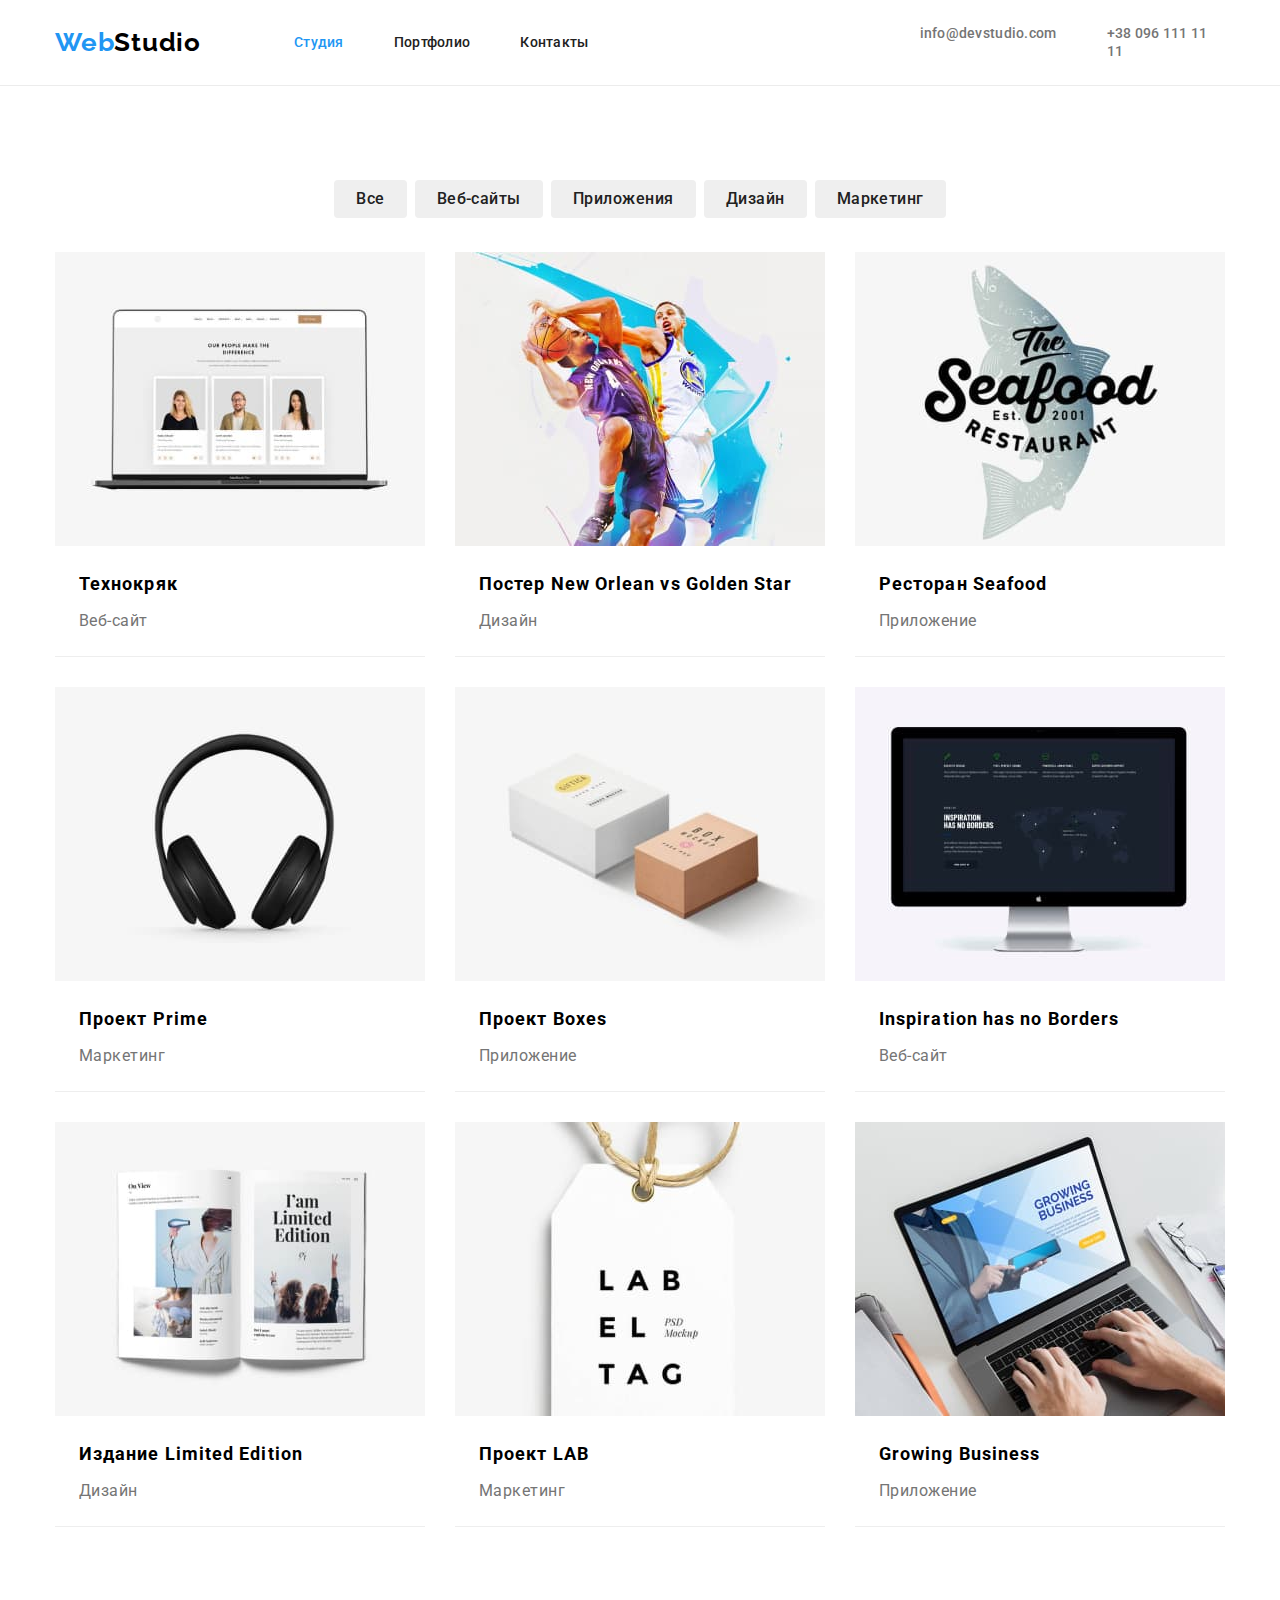
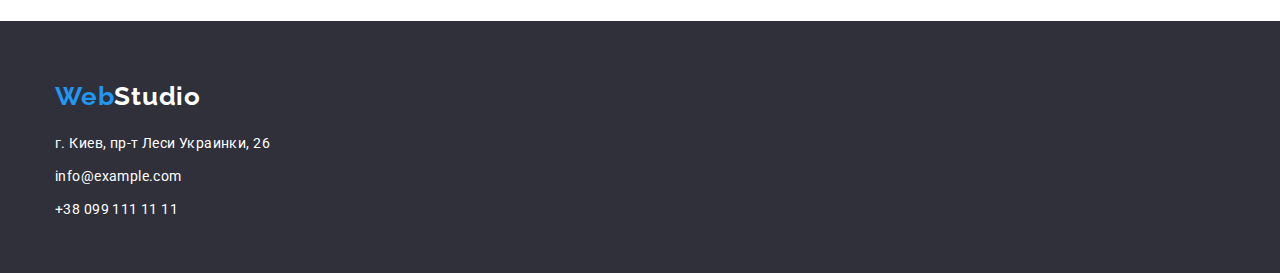
==== commit cb3fbcbf: "gave birth" ====
--- a/portfolio.html
+++ b/portfolio.html
@@ -16,139 +16,156 @@
     <link rel="stylesheet" href="./css/style.css" />
   </head>
   <body>
-    <section>
-      <header class="header">
-        <div class="container head">
-          <a class="header-logo" href="./index.html"
-            ><span class="accent-colour">Web</span>Studio</a
-          >
-          <nav>
-            <ul class="nav-list">
-              <li class="itemH">
-                <a class="current" href="./index.html">Студия</a>
-              </li>
-              <li class="itemH">
-                <a class="nav-link" href="./portfolio.html">Портфолио</a>
-              </li>
-              <li class="itemH">
-                <a class="nav-link" href="./index.html">Контакты</a>
-              </li>
-            </ul>
-          </nav>
-          <address>
-            <ul class="address-head">
-              <li class="address-list">
-                <a class="contact" href="mailto:info@devstudio.com"
-                  >info@devstudio.com</a
-                >
-              </li>
-              <li class="address-list">
-                <a class="contact" href="tel:+380961111111"
-                  >+38 096 111 11 11</a
-                >
-              </li>
-            </ul>
-          </address>
-        </div>
-      </header>
-    </section>
-    <main class="portfolio">
-      <div class="container">
-        <ul class="portfolio-nav">
-          <li class="port-nav">
-            <button class="portfolio-nav-btn" type="button" name="Все">
-              Все
-            </button>
+    <header class="header section">
+      <div class="container head">
+        <a class="header-logo" href="./index.html"
+          ><span class="accent-colour">Web</span>Studio</a
+        >
+        <nav>
+          <ul class="nav-list">
+            <li class="item-header">
+              <a class="current" href="./index.html">Студия</a>
+            </li>
+            <li class="item-header">
+              <a class="nav-link" href="./portfolio.html">Портфолио</a>
+            </li>
+            <li class="item-header">
+              <a class="nav-link" href="./index.html">Контакты</a>
+            </li>
+          </ul>
+        </nav>
+
+        <ul class="address-head">
+          <li class="address-list">
+            <a class="contact" href="mailto:info@devstudio.com"
+              >info@devstudio.com</a
+            >
           </li>
-          <li class="port-nav">
-            <button class="portfolio-nav-btn" type="button" name="Веб-сайты">
-              Веб-сайты
-            </button>
-          </li>
-          <li class="port-nav">
-            <button class="portfolio-nav-btn" type="button" name="Приложения">
-              Приложения
-            </button>
-          </li>
-          <li class="port-nav">
-            <button class="portfolio-nav-btn" type="button" name="Дизайн">
-              Дизайн
-            </button>
-          </li>
-          <li>
-            <button class="portfolio-nav-btn" type="button" name="Маркетинг">
-              Маркетинг
-            </button>
-          </li>
-        </ul>
-        <ul class="hero-img">
-          <li class="itemIMG">
-            <img src="images/tehno.jpg" alt="staff" width="370" />
-            <h3 class="about-portfolio">Технокряк</h3>
-            <p class="about-portfolio-text">Веб-сайт</p>
-          </li>
-          <li class="itemIMG">
-            <img src="images/star.jpg" alt="basketball" width="370" />
-            <h3 class="about-portfolio">Постер New Orlean vs Golden Star</h3>
-            <p class="about-portfolio-text">Дизайн</p>
-          </li>
-
-          <li class="itemIMG">
-            <img src="images/sea.jpg" alt="restaurant" width="370" />
-            <h3 class="about-portfolio">Ресторан Seafood</h3>
-            <p class="about-portfolio-text">Приложение</p>
-          </li>
-          <li class="itemIMG">
-            <img src="images/prime.jpg" alt="headphones" width="370" />
-            <h3 class="about-portfolio">Проект Prime</h3>
-            <p class="about-portfolio-text">Маркетинг</p>
-          </li>
-          <li class="itemIMG">
-            <img src="images/boxes.jpg" alt="boxes" width="370" />
-            <h3 class="about-portfolio">Проект Boxes</h3>
-            <p class="about-portfolio-text">Приложение</p>
-          </li>
-
-          <li class="itemIMG">
-            <img src="images/borders.jpg" alt="monitor" width="370" />
-            <h3 class="about-portfolio">Inspiration has no Borders</h3>
-            <p class="about-portfolio-text">Веб-сайт</p>
-          </li>
-          <li class="itemIMG">
-            <img src="images/edition.jpg" alt="magazine" width="370" />
-            <h3 class="about-portfolio">Издание Limited Edition</h3>
-            <p class="about-portfolio-text">Дизайн</p>
-          </li>
-          <li class="itemIMG">
-            <img src="images/lab.jpg" alt="label" width="370" />
-            <h3 class="about-portfolio">Проект LAB</h3>
-            <p class="about-portfolio-text">Маркетинг</p>
-          </li>
-
-          <li class="itemIMG">
-            <img src="images/growing.jpg" alt="laptop" width="370" />
-            <h3 class="about-portfolio">Growing Business</h3>
-            <p class="about-portfolio-text">Приложение</p>
+          <li class="address-list">
+            <a class="contact" href="tel:+380961111111">+38 096 111 11 11</a>
           </li>
         </ul>
       </div>
-    </main>
-    <footer class="footer-contact">
+    </header>
+    <section class="portfolio">
+      <main>
+        <div class="container">
+          <ul class="portfolio-nav">
+            <li class="nav-push">
+              <button class="portfolio-nav-btn" type="button" name="Все">
+                Все
+              </button>
+            </li>
+            <li class="nav-push">
+              <button class="portfolio-nav-btn" type="button" name="Веб-сайты">
+                Веб-сайты
+              </button>
+            </li>
+            <li class="nav-push">
+              <button class="portfolio-nav-btn" type="button" name="Приложения">
+                Приложения
+              </button>
+            </li>
+            <li class="nav-push">
+              <button class="portfolio-nav-btn" type="button" name="Дизайн">
+                Дизайн
+              </button>
+            </li>
+            <li class="nav-push">
+              <button class="portfolio-nav-btn" type="button" name="Маркетинг">
+                Маркетинг
+              </button>
+            </li>
+          </ul>
+          <ul class="hero-card">
+            <li class="card-list">
+              <img src="images/tehno.jpg" alt="штат" width="370" />
+              <div class="hero-about">
+                <h3 class="about-portfolio">Технокряк</h3>
+                <p class="about-portfolio-text">Веб-сайт</p>
+              </div>
+            </li>
+            <li class="card-list">
+              <img src="images/star.jpg" alt="баскетбол" width="370" />
+              <div class="hero-about">
+                <h3 class="about-portfolio">
+                  Постер New Orlean vs Golden Star
+                </h3>
+                <p class="about-portfolio-text">Дизайн</p>
+              </div>
+            </li>
+
+            <li class="card-list">
+              <img src="images/sea.jpg" alt="ресторан" width="370" />
+              <div class="hero-about">
+                <h3 class="about-portfolio">Ресторан Seafood</h3>
+                <p class="about-portfolio-text">Приложение</p>
+              </div>
+            </li>
+            <li class="card-list">
+              <img src="images/prime.jpg" alt="наушники" width="370" />
+              <div class="hero-about">
+                <h3 class="about-portfolio">Проект Prime</h3>
+                <p class="about-portfolio-text">Маркетинг</p>
+              </div>
+            </li>
+            <li class="card-list">
+              <img src="images/boxes.jpg" alt="коробки" width="370" />
+              <div class="hero-about">
+                <h3 class="about-portfolio">Проект Boxes</h3>
+                <p class="about-portfolio-text">Приложение</p>
+              </div>
+            </li>
+
+            <li class="card-list">
+              <img src="images/borders.jpg" alt="экран" width="370" />
+              <div class="hero-about">
+                <h3 class="about-portfolio">Inspiration has no Borders</h3>
+                <p class="about-portfolio-text">Веб-сайт</p>
+              </div>
+            </li>
+            <li class="card-list">
+              <img src="images/edition.jpg" alt="журнал" width="370" />
+              <div class="hero-about">
+                <h3 class="about-portfolio">Издание Limited Edition</h3>
+                <p class="about-portfolio-text">Дизайн</p>
+              </div>
+            </li>
+            <li class="card-list">
+              <img src="images/lab.jpg" alt="логотип" width="370" />
+              <div class="hero-about">
+                <h3 class="about-portfolio">Проект LAB</h3>
+                <p class="about-portfolio-text">Маркетинг</p>
+              </div>
+            </li>
+
+            <li class="card-list">
+              <img src="images/growing.jpg" alt="компьютер" width="370" />
+              <div class="hero-about">
+                <h3 class="about-portfolio">Growing Business</h3>
+                <p class="about-portfolio-text">Приложение</p>
+              </div>
+            </li>
+          </ul>
+        </div>
+      </main>
+    </section>
+    <footer class="footer">
       <div class="container">
         <a class="footer-logo" href="./index.html"
           ><span class="accent-colour">Web</span>Studio</a
         >
 
-        <address>
+        <address class="footer-address">
           <p class="footer-contact">г. Киев, пр-т Леси Украинки, 26</p>
-          <ul class="address-footer">
-            <li>
+          <ul>
+            <li class="footer-link">
               <a class="footer-contact" href="mailto:info@example.com"
                 >info@example.com</a
               >
             </li>
 
-            <li>
+            <li class="footer-link">
               <a class="footer-contact" href="tel:+380991111111"
                 >+38 099 111 11 11</a
               >
--- a/css/style.css
+++ b/css/style.css
@@ -13,21 +13,24 @@
 h3,
 h4,
 p {
-  margin: 0 0 0 0;
+  margin: 0;
+}
+img {
+  display: block;
 }
 body {
   background-color: var(--whiteColour);
   color: var(--basic-colour);
   font-family: "Roboto", sans-serif;
 }
-section {
+.section {
   padding: 94px 0 94px 0;
 }
 .container {
   width: 1200px;
   margin: 0 auto;
   padding: 0 15px;
-  outline: 2px solid tomato;
+  /*outline: 2px solid tomato;*/
 }
 .accent-colour {
   color: var(--accentColour);
@@ -51,16 +54,16 @@
 }
 
 /*----------HEADER-------*/
+.header {
+  padding: 24px 0;
+  border-bottom: 1px solid #ececec;
+}
 .container.head {
   display: flex;
-  justify-content: space-between;
   align-items: center;
-}
-.head {
-  display: inline-block;
-  /*text-align: center;*/
-  border-bottom: 1px solid #ececec;
-}
+  align-items: center;
+}
+
 .header-logo {
   /*display: flex;*/
   /*width: 145px;*/
@@ -75,13 +78,11 @@
 }
 .address-head {
   display: flex;
+  margin-left: auto;
 }
 .address-list:first-child {
   margin-right: 50px;
 }
-.address-list:not(:last-child) {
-  margin-right: 50px;
-}
 
 .current {
   font-weight: 500;
@@ -122,18 +123,25 @@
   color: var(--accentColour);
 }
 /*-------------MAIN------------*/
+.employees-groop {
+  padding: 30px 15px;
+}
+.benefits {
+  padding-bottom: 47px;
+}
+.sample {
+  padding-top: 47px;
+}
 .hero {
   background: #2f303a;
   text-align: center;
+  padding: 200px 0;
 }
 .hero-title {
-  display: block;
   margin-right: auto;
   margin-left: auto;
   width: 696px;
 
-  padding-top: 200px;
-
   font-weight: 900;
   font-size: 44px;
   line-height: 1.36;
@@ -149,46 +157,38 @@
   display: flex;
 }
 
-.about {
-  padding-top: 94px;
-  padding-bottom: 94px;
-}
-.about p {
-  padding-top: 10px;
-}
 .cont:not(:last-child) {
   margin-right: 30px;
 }
 .cont {
   display: inline-block;
-  outline: 2px tomato;
+  /*outline: 2px tomato;*/
 }
 .btn {
   margin-top: 30px;
-  margin-bottom: 200px;
+
   padding: 10px 32px 10px 32px;
   font-family: "Roboto";
-  font-style: normal;
   font-weight: 700;
   font-size: 16px;
-  line-height: 30px;
+  line-height: 1.88;
 
   align-items: center;
 
   letter-spacing: 0.06em;
   border: transparent;
   border-radius: 4px;
-
-  color: var(--secondary-colour);
-  background-color: var(--background-element);
+  background-color: var(--accentColour);
+  color: var(--whiteColour);
+
   cursor: pointer;
   text-align: center;
 }
 
 .btn:hover,
 .btn:focus {
-  background-color: var(--accentColour);
-  color: var(--whiteColour);
+  color: var(--secondary-colour);
+  background-color: var(--background-element);
 }
 
 .about-main {
@@ -198,6 +198,7 @@
 
   letter-spacing: 0.03em;
   color: var(--secondary-colour);
+  margin-bottom: 10px;
 }
 .about-text {
   font-size: 14px;
@@ -211,17 +212,17 @@
   margin: 0;
   padding: 0;
 }
-.itemIMG {
+.card-list {
   background-color: var(--whiteColour);
   border-bottom: 1px solid #eeeeee;
 }
-.itemIMG:not(:nth-last-child(-n + 3)) {
+.card-list:not(:nth-last-child(-n + 3)) {
   margin-bottom: 30px;
 }
-.itemIMG:not(:nth-child(3n)) {
+.card-list:not(:nth-child(3n)) {
   margin-right: 30px;
 }
-.itemH:not(:last-child) {
+.item-header:not(:last-child) {
   margin-right: 50px;
 }
 
@@ -229,32 +230,27 @@
   margin-right: 30px;
 }
 .item {
-  display: inline-block;
+  max-width: 370px;
+  background-color: var(--whiteColour);
+  box-shadow: 0px 1px 3px rgba(0, 0, 0, 0.12), 0px 1px 1px rgba(0, 0, 0, 0.14),
+    0px 2px 1px rgba(0, 0, 0, 0.2);
   border-radius: 0px 0px 4px 4px;
-  max-width: 370px;
-}
-
-ul.list-item {
+}
+
+.employees .list-item {
   margin-top: 50px;
 }
-.employees ul {
-  margin-top: 50px;
-}
 .visual {
-  display: flex;
-  justify-content: center;
+  text-align: center;
   font-weight: 700;
   font-size: 36px;
   line-height: 1.17;
   letter-spacing: 0.03em;
   color: var(--secondary-colour);
 }
-.employees .container {
-  padding-top: 94px;
-  padding-bottom: 94px;
-}
+
 .employees {
-  background: #e5e5e5;
+  background: #f5f4fa;
 }
 .employees-name {
   margin-top: 30px;
@@ -275,6 +271,14 @@
   text-align: center;
 }
 /*-------------FOOTER--------------*/
+.footer {
+  padding: 60px 0px;
+  height: 252px;
+  background: #2f303a;
+}
+.footer-address {
+  font-style: normal;
+}
 
 .footer-logo {
   display: inline-block;
@@ -282,21 +286,17 @@
   font-style: normal;
   font-weight: 700;
   font-size: 26px;
-  line-height: 31px;
+  line-height: 1.19;
 
   letter-spacing: 0.03em;
 
   color: var(--whiteColour);
   margin-bottom: 20px;
 }
-.footer-address {
-  margin-bottom: 60px;
-}
-
-.footer-contact .container {
-  padding-top: 60px;
-  padding-bottom: 60px;
-}
+.footer-link {
+  margin-top: 9px;
+}
+
 .footer-contact {
   font-style: normal;
   font-weight: 400;
@@ -309,40 +309,30 @@
   background: #2f303a;
 }
 
-.footer-contact li {
-  margin-top: 9px;
-}
 .footer-contact:hover,
 .footer-contact:focus {
   color: var(--accentColour);
 }
 
 /*-------------portfolio----------*/
-.hero-img {
+.hero-about {
+  padding: 20px 24px;
+}
+.hero-card {
   display: flex;
   flex-wrap: wrap;
 }
-.hero-img img {
-  display: inline-block;
-  margin-bottom: 20px;
-}
-.hero-img h3 {
+
+.about-portfolio-text {
+  font-size: 16px;
+  line-height: 1.88;
+
+  letter-spacing: 0.03em;
+
+  color: var(--tertiary-colour);
+}
+.about-portfolio {
   margin-bottom: 4px;
-}
-.hero-img p {
-  margin-bottom: 20px;
-}
-.about-portfolio-text {
-  margin-left: 24px;
-  font-size: 16px;
-  line-height: 1.88;
-
-  letter-spacing: 0.03em;
-
-  color: var(--tertiary-colour);
-}
-.about-portfolio {
-  margin-left: 24px;
   font-size: 18px;
   line-height: 2;
 
@@ -352,7 +342,7 @@
   padding-top: 94px;
   padding-bottom: 94px;
 }
-.port-nav:not(:last-child) {
+.nav-push:not(:last-child) {
   margin-right: 8px;
 }
 .portfolio-nav {
@@ -360,10 +350,9 @@
   display: flex;
   justify-content: center;
 }
-.container.portfolio ul {
-  margin-bottom: 34px;
-}
+
 .portfolio-nav-btn {
+  padding: 6px 22px;
   font-style: normal;
   font-weight: 500;
   font-size: 16px;
